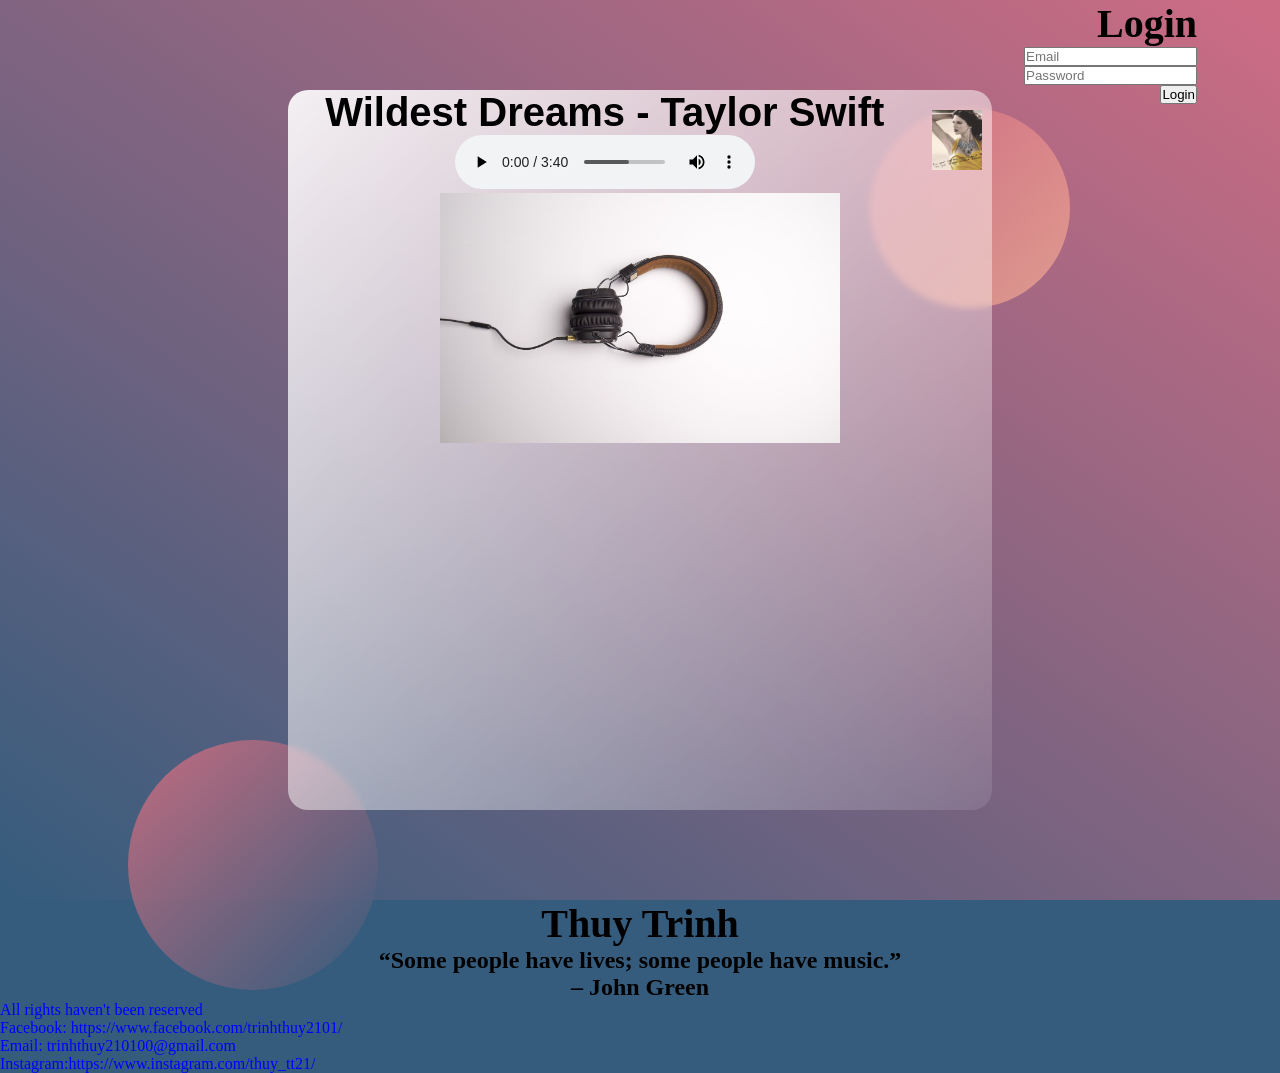
==== CSS/index.html @ cee4dd83 "index.css" ====
<!DOCTYPE html>
<html lang="en">
<head>
    <meta charset="UTF-8">
    <meta name="viewport" content="width=device-width, initial-scale=1.0">
    <title>HOME</title>
    <link rel="stylesheet" href="index.css">
</head>
<body align=center>
    <div align="right" id="head_navi">
        <form action="" method="post">
            <h1>Login</h1>
            <input type="email" placeholder="Email">
            <br/>
            <input type="password" placeholder="Password">
            <br/>
            <button type="submit">Login</button>
        </form> 
    </div> 
    <div align="center" id="body" >
        <main>
            <section class="glass">
                <div class="audio">
                    <div class="sound">
                        <h1>Wildest Dreams - Taylor Swift</h1>
                        <audio controls autoplay>
                        <source src="sound/Wildest-Dreams-Taylor-Swift.mp3">
                        </audio>
                    </div >
                    <div  class="WDImage"> 
                     <img src="image/wd-taylor-swift.jpg" width=50 height=60/>
                    </div>
                </div >
                <div  class="central-img" > 
                    <img src="image/headphone.jpg" width=400 height=250/>
                </div>
            </section>
        </main>
        <div class="circle1"></div>
        <div class="circle2"></div>
        <div class="circle3"></div>
    </div>    
    <div align="center" id="footer">
        <h1>Thuy Trinh</h1>
        <h2>“Some people have lives; some people have music.”<br/>– John Green</h2>
        
        <ul align="left">
            <li>All rights haven't been reserved</li>
            <li>Facebook: https://www.facebook.com/trinhthuy2101/</li>
            <li>Email: trinhthuy210100@gmail.com</li>
            <li>Instagram:https://www.instagram.com/thuy_tt21/</li>
        </ul>
    </div> 
</body>
</html>
---- CSS/index.css ----
*{
    margin: 0;
    padding: 0;
    box-sizing: border-box;
}
#head_navi,#footer{
    background-color:#355c7d;
}
main {
    font-family: "Poppins", sans-serif;
    min-height: 100vh;
    background: linear-gradient(to right top,#355C7D,#CD6C84);
   display:flex;
   align-items:center;
   justify-content:center;
  }
  
  .glass {
    background: white;
    min-height: 80vh;
    width: 55%;
    background: linear-gradient(
      to right bottom,
      rgba(255, 255, 255, 0.9 ),
      rgba(255, 255, 255, 0.1)
    );
    border-radius: 20px;
    z-index:2;
    backdrop-filter:blur(3px);
    flex-direction: column;
  }
  

.circle1{    
    background:linear-gradient(to right bottom,rgba(246,114,128,0.7), rgba(53,92,125,0.9));
    bottom: -10%;
    left: 10%;
    width: 250px;
    height: 250px;
    border-radius: 50%;
    position:absolute;

}


.circle2{
    background: linear-gradient(to right bottom,rgba(246,114,128,0.4),rgba(248,177,149,0.7));
    top: 12%;
    left: 68%;
    width: 200px;
    height: 200px;
    border-radius: 50%;
    position: absolute;
}

.audio{
    flex:3;
    align-items:center;
    display:flex;
}
.central-img{
    flex:1;
}
.sound{
    flex:9;
}
.WDImage{
    flex:1;
}
    
h1{
    font-size: 40px;
    color:black;
}
ul{
    color:BLUE;
}
#body{
    background-color:white;
}
form{
    left:80%;
    position:absolute;
}
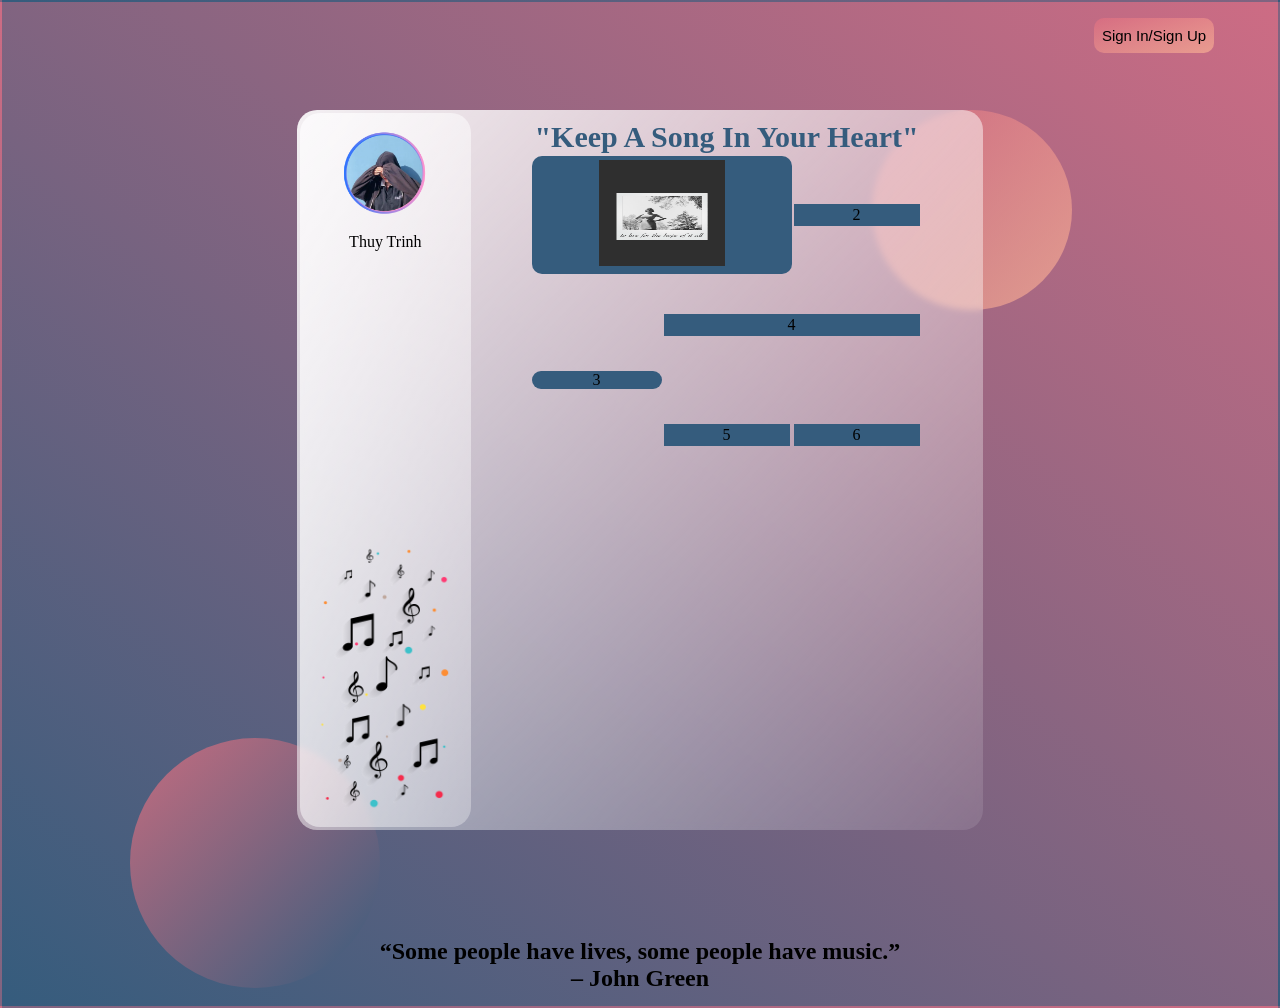
==== commit 2a59df6c: "Update index.css" ====
--- a/CSS/index.html
+++ b/CSS/index.html
@@ -7,49 +7,46 @@
     <link rel="stylesheet" href="index.css">
 </head>
 <body align=center>
-    <div align="right" id="head_navi">
+    <div id="head_navi">
         <form action="" method="post">
-            <h1>Login</h1>
-            <input type="email" placeholder="Email">
-            <br/>
-            <input type="password" placeholder="Password">
-            <br/>
-            <button type="submit">Login</button>
+            <button type="submit">Sign In/Sign Up</button>
         </form> 
     </div> 
     <div align="center" id="body" >
         <main>
             <section class="glass">
-                <div class="audio">
-                    <div class="sound">
-                        <h1>Wildest Dreams - Taylor Swift</h1>
-                        <audio controls autoplay>
-                        <source src="sound/Wildest-Dreams-Taylor-Swift.mp3">
-                        </audio>
-                    </div >
-                    <div  class="WDImage"> 
-                     <img src="image/wd-taylor-swift.jpg" width=50 height=60/>
+                <div class="dashboard">
+                    <figure class="author">
+                        <img width=110px height=110px src="image/Trinh-Thuy-ND-1.png"/>
+                        <figcaption>Thuy Trinh</figcaption>
+                    </figure>
+                    <div >
+                        <img width=140px height=270px src="image/Music-Note.png">
                     </div>
                 </div >
-                <div  class="central-img" > 
-                    <img src="image/headphone.jpg" width=400 height=250/>
+                <div class="content">
+                    <h1 class="slogan">"Keep A Song In Your Heart"  </h1>
+                    <div  class="wrapper" >  
+                        <div class="item1">
+                            <img width=130 height=110 src="image-1/August.png", src="image-1/Clean.jpg">
+                        </div>
+                        <div class="item2">2</div>
+                        <div class="item3">3</div>
+                        <div class="item4">4</div>
+                        <div class="item5">5</div>
+                        <div class="item6">6</div>
+                    </div>
                 </div>
+                
             </section>
         </main>
         <div class="circle1"></div>
         <div class="circle2"></div>
         <div class="circle3"></div>
+
     </div>    
     <div align="center" id="footer">
-        <h1>Thuy Trinh</h1>
-        <h2>“Some people have lives; some people have music.”<br/>– John Green</h2>
-        
-        <ul align="left">
-            <li>All rights haven't been reserved</li>
-            <li>Facebook: https://www.facebook.com/trinhthuy2101/</li>
-            <li>Email: trinhthuy210100@gmail.com</li>
-            <li>Instagram:https://www.instagram.com/thuy_tt21/</li>
-        </ul>
+        <h2>“Some people have lives, some people have music.”<br/>– John Green</h2>
     </div> 
 </body>
 </html>
--- a/CSS/index.css
+++ b/CSS/index.css
@@ -1,22 +1,29 @@
 
 *{
-    margin: 0;
-    padding: 0;
+    margin: 2px;
+    padding: 2px;;
     box-sizing: border-box;
 }
-#head_navi,#footer{
-    background-color:#355c7d;
-}
 main {
-    font-family: "Poppins", sans-serif;
     min-height: 100vh;
-    background: linear-gradient(to right top,#355C7D,#CD6C84);
    display:flex;
    align-items:center;
    justify-content:center;
   }
   
-  .glass {
+form{
+    left:85%;
+    position:absolute;
+}
+button{
+    border-radius: 10px;
+    border:0;
+    font-size: 15px;
+    width: 120px;
+    height:35px;
+    background: linear-gradient(to right bottom,rgba(246,114,128,0.4),rgba(248,177,149,0.7));
+}
+.glass {
     background: white;
     min-height: 80vh;
     width: 55%;
@@ -28,9 +35,77 @@
     border-radius: 20px;
     z-index:2;
     backdrop-filter:blur(3px);
-    flex-direction: column;
+    display:flex;
   }
   
+
+.dashboard{
+    background: linear-gradient(
+        to right bottom,
+        rgba(255, 255, 255, 0.7),
+        rgba(255, 255, 255, 0.3)
+      );
+      border-radius: 20px;
+    display:flex;
+    flex-direction: column;
+    flex:1;
+    align-items: center;
+    justify-content: center;
+    margin:1px;
+}
+.author{
+    flex:1;
+}
+.author img{
+    margin:0;
+    padding:0;
+}
+.author figcaption{
+    margin:0;
+    padding:0;  
+}
+.content{
+    flex:3;
+}
+.slogan{
+    flex:3;
+    color:#355C7D;
+    font-size:30px;
+}
+.wrapper{
+    flex:3;
+    align-items:center;
+    justify-content: center;
+    display:grid;
+    grid-template-columns: 130px 130px 130px;
+    grid-template-rows: 110px 110px 110px;
+}
+.item1, .item2,.item3,.item4,.item5,.item6{
+    background-color:#355C7D;
+}
+.item1 {
+   background-image: url(../image/August.png);
+    grid-column-start: 1;
+    grid-column-end: 3;
+    border:0;
+    border-radius: 10px;
+    margin:0;
+    padding:0;
+}
+.item3 {
+    grid-row-start: 2;
+    grid-row-end: 4;
+    border:0;
+    border-radius: 39px;
+    margin:0;
+    padding:0;
+}
+.item4 {
+    grid-column-start: 2;
+    grid-column-end: 4;
+}
+
+
 
 .circle1{    
     background:linear-gradient(to right bottom,rgba(246,114,128,0.7), rgba(53,92,125,0.9));
@@ -54,32 +129,9 @@
     position: absolute;
 }
 
-.audio{
-    flex:3;
-    align-items:center;
-    display:flex;
-}
-.central-img{
-    flex:1;
-}
-.sound{
-    flex:9;
-}
-.WDImage{
-    flex:1;
-}
-    
-h1{
-    font-size: 40px;
-    color:black;
-}
-ul{
-    color:BLUE;
-}
-#body{
-    background-color:white;
-}
-form{
-    left:80%;
-    position:absolute;
+
+
+
+body{
+    background: linear-gradient(to right top,#355C7D,#CD6C84);
 }
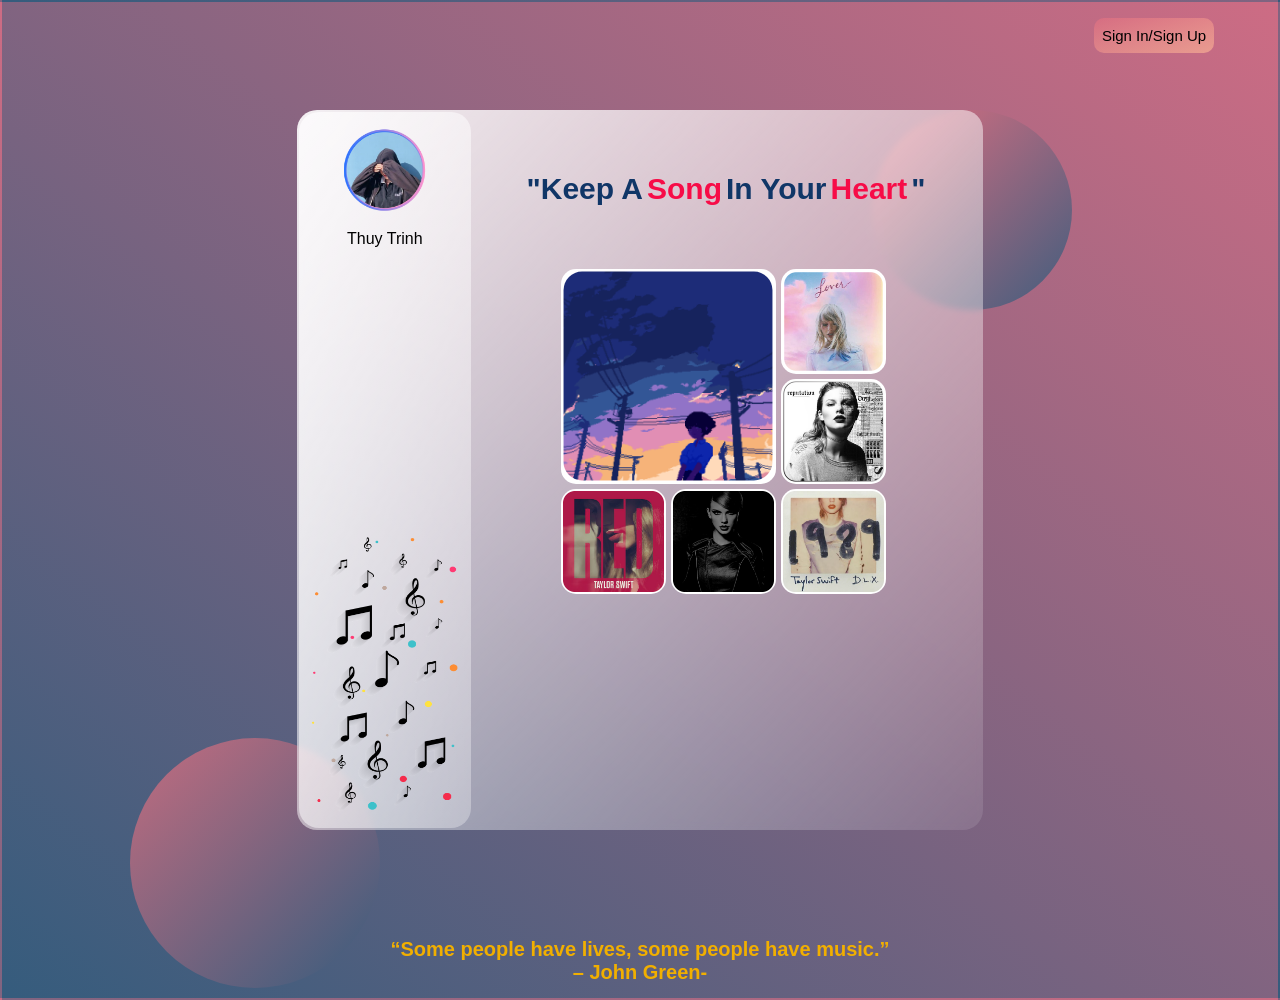
==== commit 2df0d4fc: "Complete index.css" ====
--- a/CSS/index.html
+++ b/CSS/index.html
@@ -4,7 +4,7 @@
     <meta charset="UTF-8">
     <meta name="viewport" content="width=device-width, initial-scale=1.0">
     <title>HOME</title>
-    <link rel="stylesheet" href="index.css">
+    <link rel="stylesheet" href="css/index.css">
 </head>
 <body align=center>
     <div id="head_navi">
@@ -20,21 +20,19 @@
                         <img width=110px height=110px src="image/Trinh-Thuy-ND-1.png"/>
                         <figcaption>Thuy Trinh</figcaption>
                     </figure>
-                    <div >
-                        <img width=140px height=270px src="image/Music-Note.png">
+                    <div>
+                        <img width=160px height=285px src="image/Music-Note.png">
                     </div>
                 </div >
                 <div class="content">
-                    <h1 class="slogan">"Keep A Song In Your Heart"  </h1>
+                    <h1 class="slogan">"Keep A  <span class="song">Song</span> In Your <span class="heart">Heart</span>" </h1>
                     <div  class="wrapper" >  
-                        <div class="item1">
-                            <img width=130 height=110 src="image-1/August.png", src="image-1/Clean.jpg">
-                        </div>
-                        <div class="item2">2</div>
-                        <div class="item3">3</div>
-                        <div class="item4">4</div>
-                        <div class="item5">5</div>
-                        <div class="item6">6</div>
+                        <div class="item1"><img  width=220px height=220px src="image/Anh-Dong.svg"/></div>
+                        <div class="item2"><img width=105 height=105 src="image/Lover-Taylor-Swift.png"/></div>
+                        <div class="item3"> <img width=105 height=105 src="image/Reputation-Taylor-Swift.png"/></div>
+                        <div class="item4"><img width=105 height=105 src="image/Red-Taylor-Swift.png"/></div>
+                        <div class="item5"><img width=105 height=105 src="image/Bad-Blood-Taylor-Swift.png"/></div>
+                        <div class="item6"><img width=105 height=105 src="image/1989-Taylor-Swift.png"/></div>
                     </div>
                 </div>
                 
@@ -46,7 +44,7 @@
 
     </div>    
     <div align="center" id="footer">
-        <h2>“Some people have lives, some people have music.”<br/>– John Green</h2>
+        <h2>“Some people have lives, some people have music.”<br/>– John Green-</h2>
     </div> 
 </body>
 </html>
--- a/CSS/css/index.css
+++ b/CSS/css/index.css
@@ -0,0 +1,132 @@
+
+*{
+    margin: 2px;
+    padding: 2px;;
+    box-sizing: border-box;
+    font-family:'Trebuchet MS', 'Lucida Sans Unicode', 'Lucida Grande', 'Lucida Sans', Arial, sans-serif;
+}
+main {
+    min-height: 100vh;
+   display:flex;
+   align-items:center;
+   justify-content:center;
+  }
+body{
+    background: linear-gradient(to right top,#355C7D,#CD6C84);
+}
+form{
+    left:85%;
+    position:absolute;
+}
+button{
+    border-radius: 10px;
+    border:0;
+    font-size: 15px;
+    width: 120px;
+    height:35px;
+    background: linear-gradient(to right bottom,rgba(246,114,128,0.4),rgba(248,177,149,0.7));
+}
+
+h2{
+    color:#F1AF00;
+    font-size:20px;
+}
+.glass {
+    background: white;
+    min-height: 80vh;
+    width: 55%;
+    background: linear-gradient(
+      to right bottom,
+      rgba(255, 255, 255, 0.9 ),
+      rgba(255, 255, 255, 0.1)
+    );
+    border-radius: 20px;
+    z-index:2;
+    backdrop-filter:blur(3px);
+    display:flex;
+  }
+.dashboard{
+    background: linear-gradient(
+        to right bottom,
+        rgba(255, 255, 255, 0.7),
+        rgba(255, 255, 255, 0.3)
+      );
+      border-radius: 20px;
+    display:flex;
+    flex-direction: column;
+    flex:1;
+    align-items: center;
+    justify-content: center;
+    margin:0;
+    padding:0;
+    border:0;
+}
+.author{
+    flex:1;
+}
+.author img, .author figcaption{
+    margin:0;
+    padding:0;
+}
+.content{
+    flex:3;
+    display:flex;
+    flex-direction: column;
+}
+.slogan{
+    color:#103667;
+    align-items: center;
+    justify-content: center;
+    font-size:30px;
+    display:flex;
+    flex:1;
+}
+.wrapper{
+    flex:4;
+    align-items:center;
+    justify-content: center;
+    display:grid;
+    grid-template-columns: 110px 110px 110px;
+    grid-template-rows: 110px 110px 110px;
+}
+.item1,.item2,.item3,.item4,.item5,.item6{
+    width:105px;
+    height:105px;
+    background-color:white;
+    display:flex;
+    align-items:center;
+    justify-content: center;
+    margin:0;
+    padding:0;
+    border:0;
+    border-radius:15px;
+}
+.item1 {
+    width:215px;
+    height:215px;
+    grid-column-start: 1;
+    grid-column-end: 3;
+    grid-row-start: 1;
+    grid-row-end: 3;
+}
+.circle1,.circle2{
+    background:linear-gradient(to right bottom,rgba(246,114,128,0.7), rgba(53,92,125,0.9));
+    border-radius: 50%;
+    position: absolute;
+}
+.circle1{    
+    bottom: -10%;
+    left: 10%;
+    width: 250px;
+    height: 250px;
+}
+.circle2{
+    top: 12%;
+    left: 68%;
+    width: 200px;
+    height: 200px;
+   
+}
+.song,.heart{
+    color:#f70c47
+}
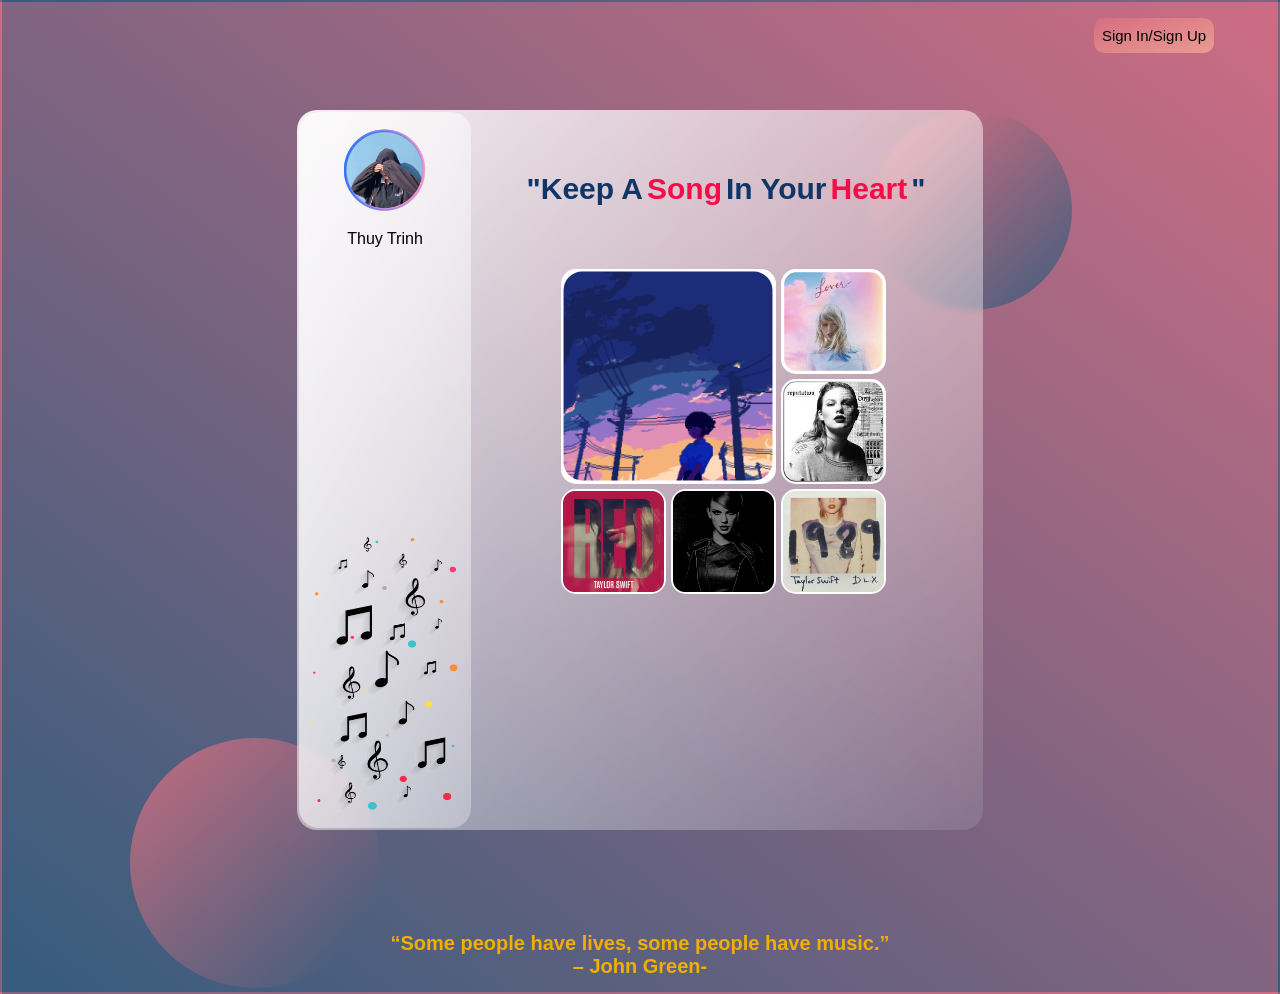
==== commit a75f26f1: "1. complete "Taylor-Swift.css"" ====
--- a/CSS/index.html
+++ b/CSS/index.html
@@ -40,7 +40,6 @@
         </main>
         <div class="circle1"></div>
         <div class="circle2"></div>
-        <div class="circle3"></div>
 
     </div>    
     <div align="center" id="footer">
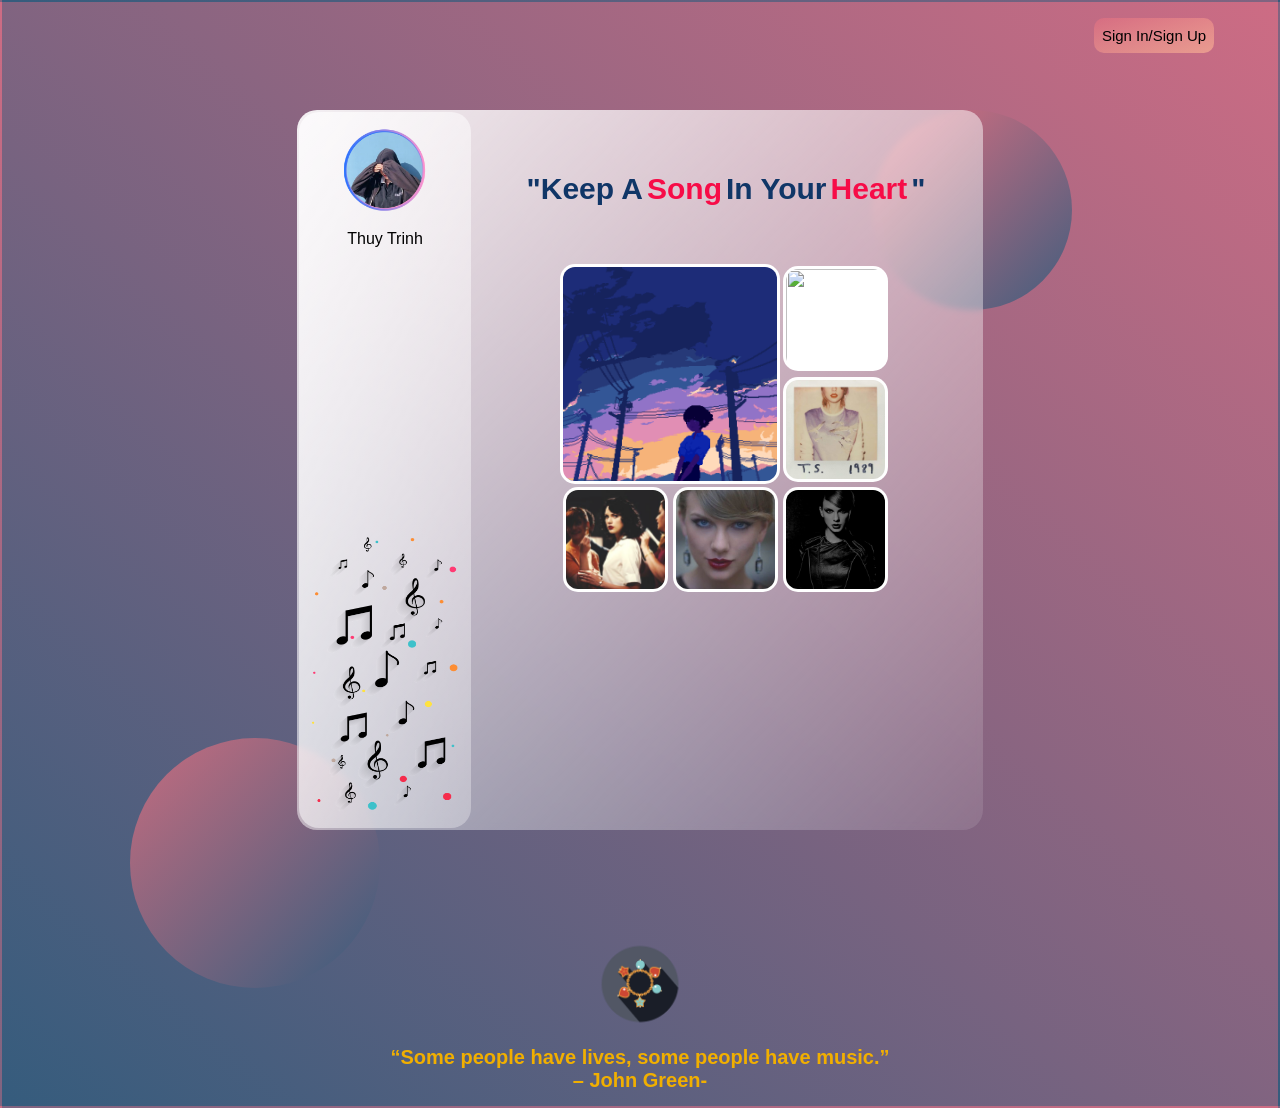
==== commit e56d37e3: "Part2: Completed" ====
--- a/CSS/index.html
+++ b/CSS/index.html
@@ -6,13 +6,13 @@
     <title>HOME</title>
     <link rel="stylesheet" href="css/index.css">
 </head>
-<body align=center>
-    <div id="head_navi">
+<body >
+    <div class="head_navi">
         <form action="" method="post">
-            <button type="submit">Sign In/Sign Up</button>
+            <button>Sign In/Sign Up</button>
         </form> 
     </div> 
-    <div align="center" id="body" >
+    <div class="body" >
         <main>
             <section class="glass">
                 <div class="dashboard">
@@ -27,12 +27,12 @@
                 <div class="content">
                     <h1 class="slogan">"Keep A  <span class="song">Song</span> In Your <span class="heart">Heart</span>" </h1>
                     <div  class="wrapper" >  
-                        <div class="item1"><img  width=220px height=220px src="image/Anh-Dong.svg"/></div>
-                        <div class="item2"><img width=105 height=105 src="image/Lover-Taylor-Swift.png"/></div>
-                        <div class="item3"> <img width=105 height=105 src="image/Reputation-Taylor-Swift.png"/></div>
-                        <div class="item4"><img width=105 height=105 src="image/Red-Taylor-Swift.png"/></div>
-                        <div class="item5"><img width=105 height=105 src="image/Bad-Blood-Taylor-Swift.png"/></div>
-                        <div class="item6"><img width=105 height=105 src="image/1989-Taylor-Swift.png"/></div>
+                        <a class="item1" href="trinh-thuy.html"> <div ><img  width=220px height=220px src="image/Anh-Dong-1.gif"/></div></a>
+                        <a class="item2" href="taylor-swift.html"> <div><img width=105 height=105 src="image/Taylor.jpg"/></div></a>
+                        <a class="item3" href="1989.html">  <div ><img width=105 height=105 src="image/1989-Taylor-Swift.jpg"/></div></a>
+                        <a class="item4" href="wildest-dreams.html"> <div ><img width=105 height=105 src="image/Wildest-Dreams-Taylor-Swift.png"/></div></a>
+                        <a class="item5" href="blank-space.html"><div > <img width=105 height=105 src="image/Blank-Space-Taylor-Swift.jpg"/></div></a>
+                        <a class="item6" href="bad-blood.html">  <div><img width=105 height=105 src="image/Bad-Blood-Taylor-Swift.jpg"/></div></a> 
                     </div>
                 </div>
                 
@@ -42,7 +42,8 @@
         <div class="circle2"></div>
 
     </div>    
-    <div align="center" id="footer">
+    <div class="footer">
+        <div> <img width="100px" height="100px" src="image/Jewelry.png"/></div>
         <h2>“Some people have lives, some people have music.”<br/>– John Green-</h2>
     </div> 
 </body>
--- a/CSS/css/index.css
+++ b/CSS/css/index.css
@@ -13,6 +13,7 @@
   }
 body{
     background: linear-gradient(to right top,#355C7D,#CD6C84);
+    text-align: center;
 }
 form{
     left:85%;
@@ -26,8 +27,7 @@
     height:35px;
     background: linear-gradient(to right bottom,rgba(246,114,128,0.4),rgba(248,177,149,0.7));
 }
-
-h2{
+.footer h2{
     color:#F1AF00;
     font-size:20px;
 }
@@ -89,18 +89,17 @@
     grid-template-columns: 110px 110px 110px;
     grid-template-rows: 110px 110px 110px;
 }
-.item1,.item2,.item3,.item4,.item5,.item6{
-    width:105px;
-    height:105px;
+.wrapper img{
     background-color:white;
+    border-radius:15px;
+    padding:3px;
+}
+.wrapper a{
     display:flex;
     align-items:center;
     justify-content: center;
-    margin:0;
-    padding:0;
-    border:0;
-    border-radius:15px;
 }
+
 .item1 {
     width:215px;
     height:215px;
@@ -125,7 +124,6 @@
     left: 68%;
     width: 200px;
     height: 200px;
-   
 }
 .song,.heart{
     color:#f70c47
